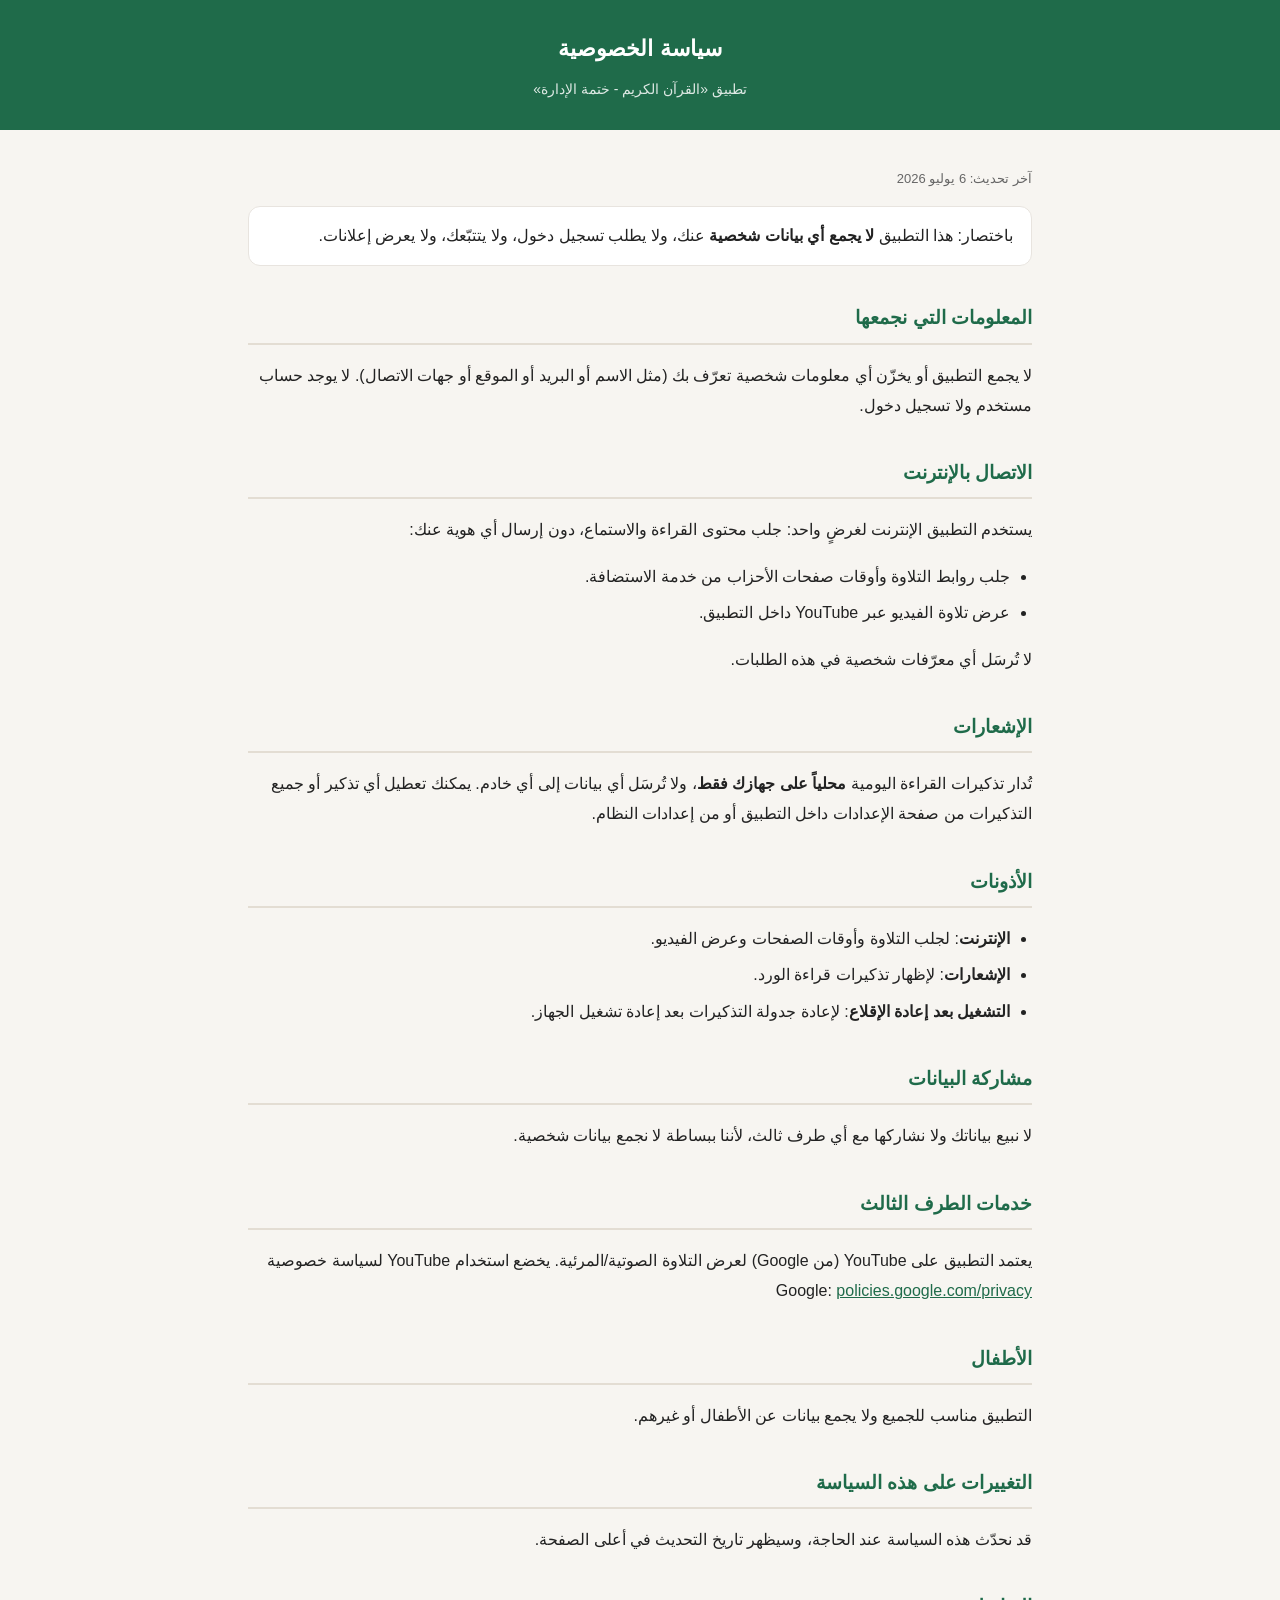
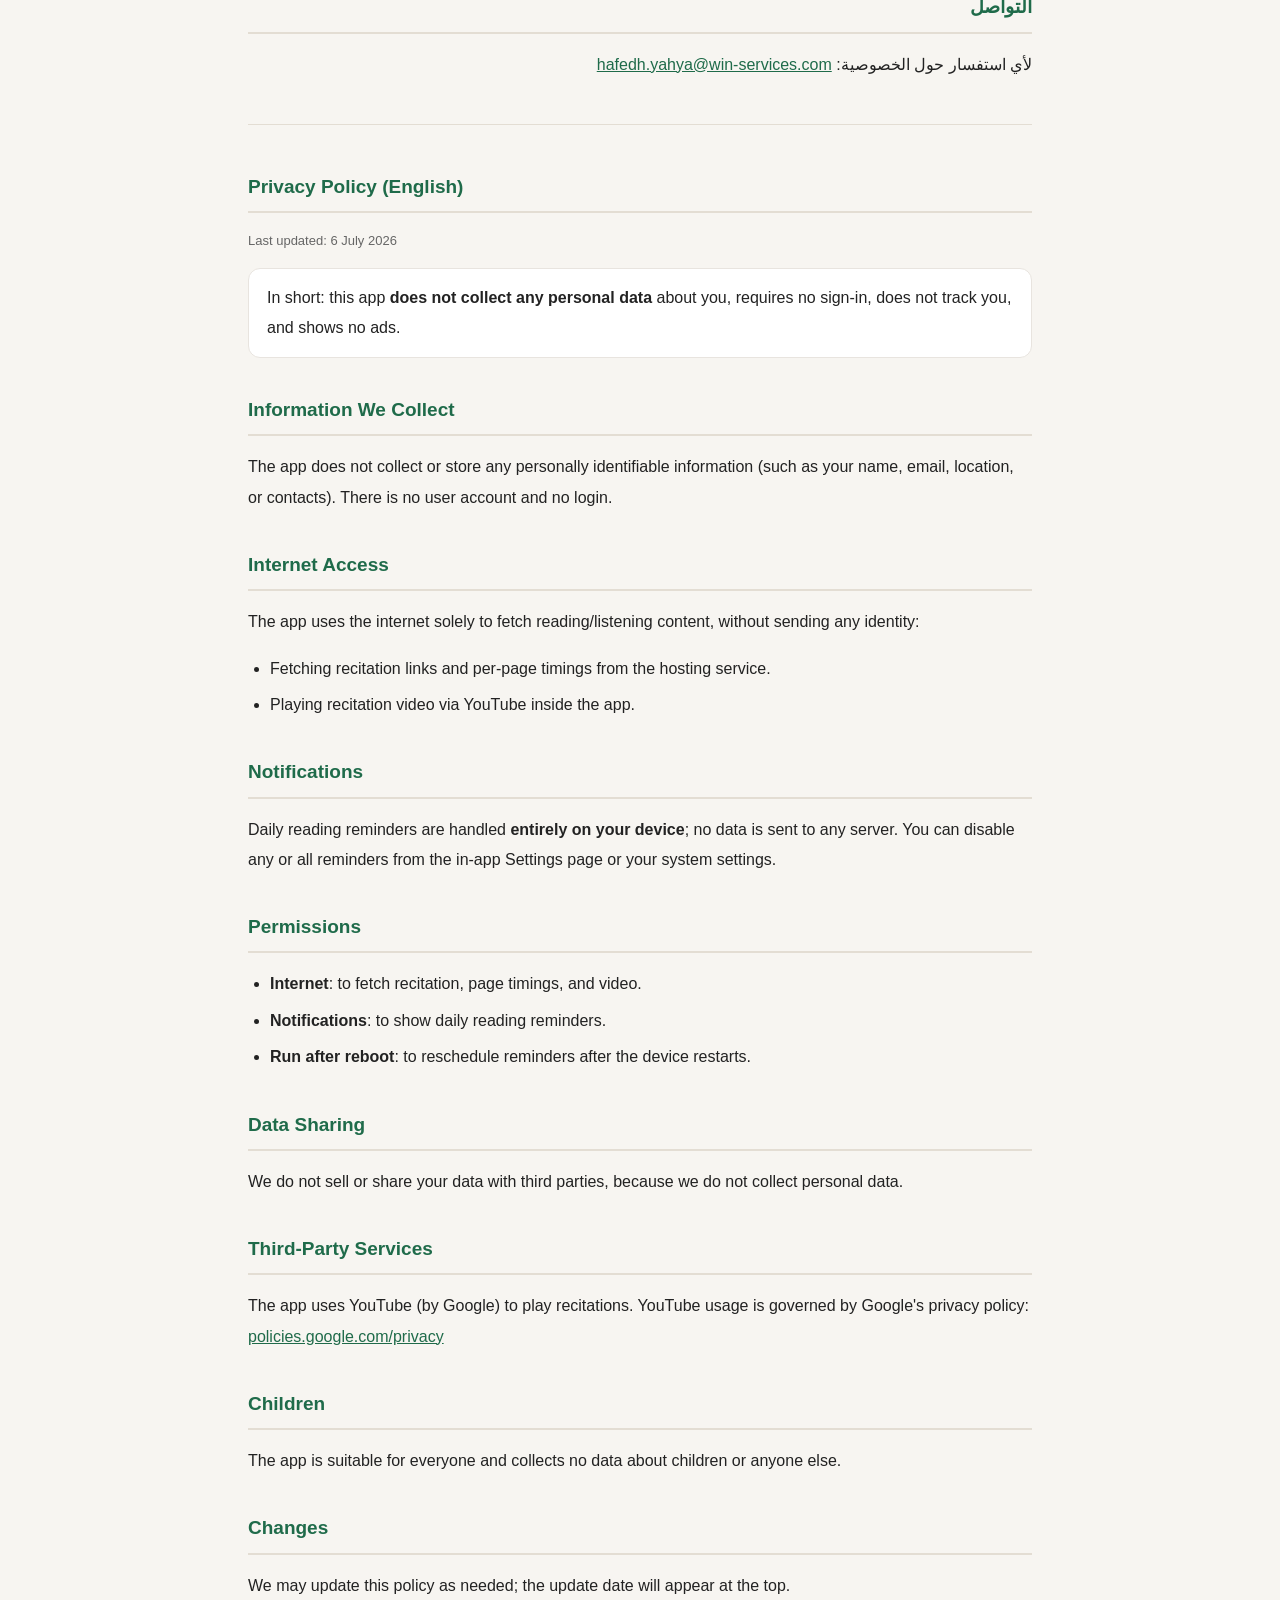
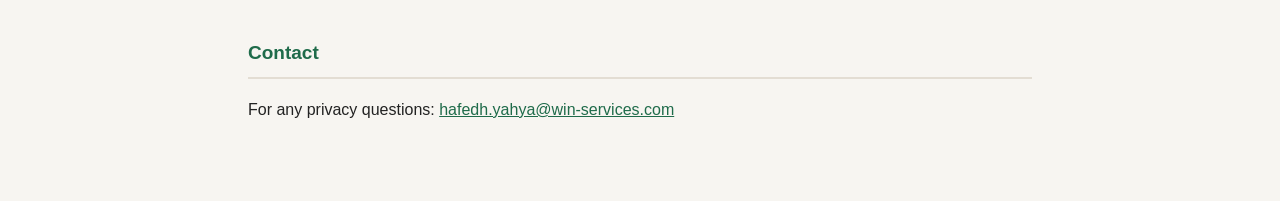
==== docs/index.html @ d968b890 "docs: add bilingual privacy policy page for GitHub Pages (/docs) Co-Authored-By: Claude Opus 4.8 <no" ====
<!DOCTYPE html>
<html lang="ar" dir="rtl">
<head>
<meta charset="UTF-8">
<meta name="viewport" content="width=device-width, initial-scale=1">
<title>سياسة الخصوصية — القرآن الكريم - ختمة الإدارة</title>
<style>
  :root { --green:#1f6b4a; --ink:#222; --muted:#666; --bg:#f7f5f1; }
  * { box-sizing:border-box; }
  body { margin:0; background:var(--bg); color:var(--ink);
         font-family:-apple-system,"Segoe UI",Tahoma,Arial,sans-serif; line-height:1.9; }
  .wrap { max-width:820px; margin:0 auto; padding:24px 18px 60px; }
  header { background:var(--green); color:#fff; padding:28px 18px; text-align:center; }
  header h1 { margin:0; font-size:22px; }
  header p { margin:6px 0 0; opacity:.85; font-size:14px; }
  h2 { color:var(--green); border-bottom:2px solid #e3ddd3; padding-bottom:6px; margin-top:34px; font-size:19px; }
  ul { padding-inline-start:22px; }
  li { margin:6px 0; }
  .muted { color:var(--muted); font-size:13px; }
  a { color:var(--green); }
  .card { background:#fff; border:1px solid #e8e4df; border-radius:12px; padding:14px 18px; margin:14px 0; }
  hr { border:none; border-top:1px solid #e3ddd3; margin:44px 0; }
  .en { direction:ltr; text-align:left; }
</style>
</head>
<body>
<header>
  <h1>سياسة الخصوصية</h1>
  <p>تطبيق «القرآن الكريم - ختمة الإدارة»</p>
</header>

<div class="wrap">
  <p class="muted">آخر تحديث: 6 يوليو 2026</p>

  <div class="card">
    باختصار: هذا التطبيق <strong>لا يجمع أي بيانات شخصية</strong> عنك، ولا يطلب تسجيل دخول،
    ولا يتتبّعك، ولا يعرض إعلانات.
  </div>

  <h2>المعلومات التي نجمعها</h2>
  <p>لا يجمع التطبيق أو يخزّن أي معلومات شخصية تعرّف بك (مثل الاسم أو البريد أو الموقع أو جهات الاتصال).
     لا يوجد حساب مستخدم ولا تسجيل دخول.</p>

  <h2>الاتصال بالإنترنت</h2>
  <p>يستخدم التطبيق الإنترنت لغرضٍ واحد: جلب محتوى القراءة والاستماع، دون إرسال أي هوية عنك:</p>
  <ul>
    <li>جلب روابط التلاوة وأوقات صفحات الأحزاب من خدمة الاستضافة.</li>
    <li>عرض تلاوة الفيديو عبر YouTube داخل التطبيق.</li>
  </ul>
  <p>لا تُرسَل أي معرّفات شخصية في هذه الطلبات.</p>

  <h2>الإشعارات</h2>
  <p>تُدار تذكيرات القراءة اليومية <strong>محلياً على جهازك فقط</strong>، ولا تُرسَل أي بيانات إلى أي خادم.
     يمكنك تعطيل أي تذكير أو جميع التذكيرات من صفحة الإعدادات داخل التطبيق أو من إعدادات النظام.</p>

  <h2>الأذونات</h2>
  <ul>
    <li><strong>الإنترنت</strong>: لجلب التلاوة وأوقات الصفحات وعرض الفيديو.</li>
    <li><strong>الإشعارات</strong>: لإظهار تذكيرات قراءة الورد.</li>
    <li><strong>التشغيل بعد إعادة الإقلاع</strong>: لإعادة جدولة التذكيرات بعد إعادة تشغيل الجهاز.</li>
  </ul>

  <h2>مشاركة البيانات</h2>
  <p>لا نبيع بياناتك ولا نشاركها مع أي طرف ثالث، لأننا ببساطة لا نجمع بيانات شخصية.</p>

  <h2>خدمات الطرف الثالث</h2>
  <p>يعتمد التطبيق على YouTube (من Google) لعرض التلاوة الصوتية/المرئية. يخضع استخدام YouTube
     لسياسة خصوصية Google: <a href="https://policies.google.com/privacy" target="_blank" rel="noopener">policies.google.com/privacy</a></p>

  <h2>الأطفال</h2>
  <p>التطبيق مناسب للجميع ولا يجمع بيانات عن الأطفال أو غيرهم.</p>

  <h2>التغييرات على هذه السياسة</h2>
  <p>قد نحدّث هذه السياسة عند الحاجة، وسيظهر تاريخ التحديث في أعلى الصفحة.</p>

  <h2>التواصل</h2>
  <p>لأي استفسار حول الخصوصية:
     <a href="mailto:hafedh.yahya@win-services.com">hafedh.yahya@win-services.com</a></p>

  <hr>

  <!-- ===================== English ===================== -->
  <div class="en">
    <h2>Privacy Policy (English)</h2>
    <p class="muted">Last updated: 6 July 2026</p>

    <div class="card">
      In short: this app <strong>does not collect any personal data</strong> about you,
      requires no sign-in, does not track you, and shows no ads.
    </div>

    <h2>Information We Collect</h2>
    <p>The app does not collect or store any personally identifiable information (such as your name,
       email, location, or contacts). There is no user account and no login.</p>

    <h2>Internet Access</h2>
    <p>The app uses the internet solely to fetch reading/listening content, without sending any identity:</p>
    <ul>
      <li>Fetching recitation links and per-page timings from the hosting service.</li>
      <li>Playing recitation video via YouTube inside the app.</li>
    </ul>

    <h2>Notifications</h2>
    <p>Daily reading reminders are handled <strong>entirely on your device</strong>; no data is sent to any
       server. You can disable any or all reminders from the in-app Settings page or your system settings.</p>

    <h2>Permissions</h2>
    <ul>
      <li><strong>Internet</strong>: to fetch recitation, page timings, and video.</li>
      <li><strong>Notifications</strong>: to show daily reading reminders.</li>
      <li><strong>Run after reboot</strong>: to reschedule reminders after the device restarts.</li>
    </ul>

    <h2>Data Sharing</h2>
    <p>We do not sell or share your data with third parties, because we do not collect personal data.</p>

    <h2>Third-Party Services</h2>
    <p>The app uses YouTube (by Google) to play recitations. YouTube usage is governed by Google's
       privacy policy: <a href="https://policies.google.com/privacy" target="_blank" rel="noopener">policies.google.com/privacy</a></p>

    <h2>Children</h2>
    <p>The app is suitable for everyone and collects no data about children or anyone else.</p>

    <h2>Changes</h2>
    <p>We may update this policy as needed; the update date will appear at the top.</p>

    <h2>Contact</h2>
    <p>For any privacy questions: <a href="mailto:hafedh.yahya@win-services.com">hafedh.yahya@win-services.com</a></p>
  </div>
</div>
</body>
</html>
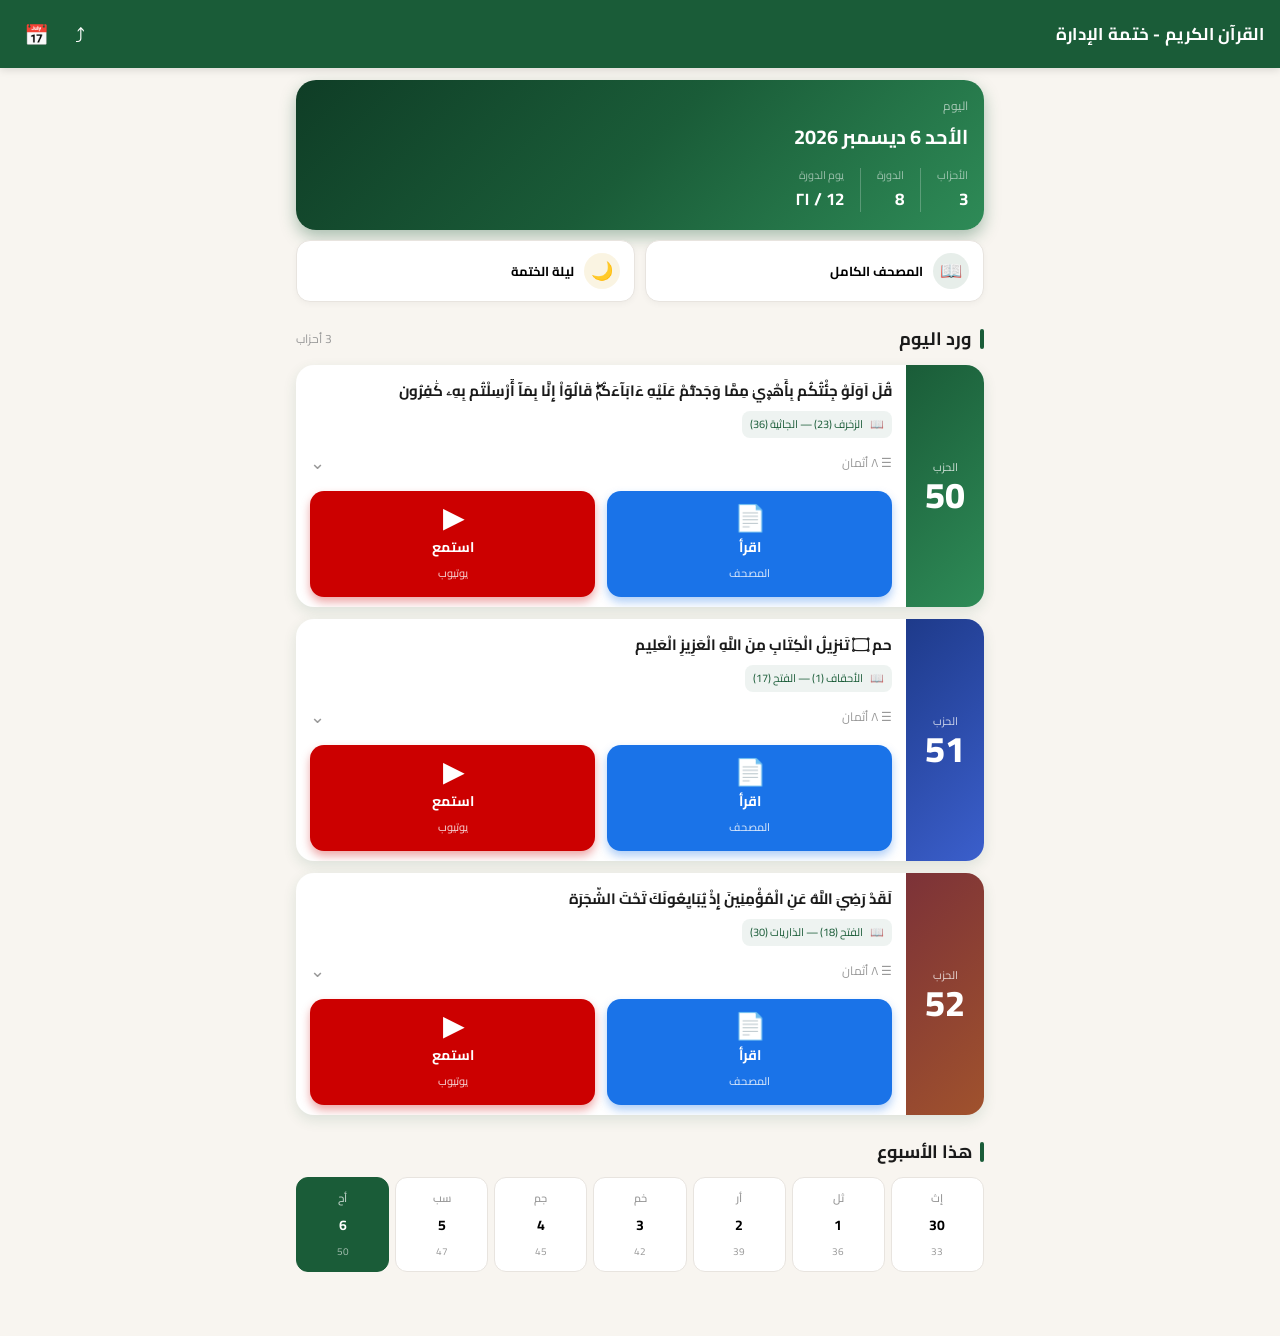
==== commit cb95f720: "update web version" ====
--- a/docs/index.html
+++ b/docs/index.html
@@ -1,132 +1,50 @@
 <!DOCTYPE html>
 <html lang="ar" dir="rtl">
 <head>
-<meta charset="UTF-8">
-<meta name="viewport" content="width=device-width, initial-scale=1">
-<title>سياسة الخصوصية — القرآن الكريم - ختمة الإدارة</title>
-<style>
-  :root { --green:#1f6b4a; --ink:#222; --muted:#666; --bg:#f7f5f1; }
-  * { box-sizing:border-box; }
-  body { margin:0; background:var(--bg); color:var(--ink);
-         font-family:-apple-system,"Segoe UI",Tahoma,Arial,sans-serif; line-height:1.9; }
-  .wrap { max-width:820px; margin:0 auto; padding:24px 18px 60px; }
-  header { background:var(--green); color:#fff; padding:28px 18px; text-align:center; }
-  header h1 { margin:0; font-size:22px; }
-  header p { margin:6px 0 0; opacity:.85; font-size:14px; }
-  h2 { color:var(--green); border-bottom:2px solid #e3ddd3; padding-bottom:6px; margin-top:34px; font-size:19px; }
-  ul { padding-inline-start:22px; }
-  li { margin:6px 0; }
-  .muted { color:var(--muted); font-size:13px; }
-  a { color:var(--green); }
-  .card { background:#fff; border:1px solid #e8e4df; border-radius:12px; padding:14px 18px; margin:14px 0; }
-  hr { border:none; border-top:1px solid #e3ddd3; margin:44px 0; }
-  .en { direction:ltr; text-align:left; }
-</style>
+  <meta charset="UTF-8">
+  <meta name="viewport" content="width=device-width, initial-scale=1, viewport-fit=cover">
+  <meta name="theme-color" content="#1A5C38">
+  <meta name="description" content="ورد اليوم من الختمة الإدارية — برنامج أهل شنقيط لختم القرآن كل ٢١ يوماً. اقرأ واستمع للأحزاب المقررة.">
+  <title>القرآن الكريم - ختمة الإدارة</title>
+
+  <link rel="icon" type="image/png" href="favicon.png">
+  <link rel="preconnect" href="https://fonts.googleapis.com">
+  <link rel="preconnect" href="https://fonts.gstatic.com" crossorigin>
+  <link href="https://fonts.googleapis.com/css2?family=Cairo:wght@400;500;600;700;800&display=swap" rel="stylesheet">
+  <link rel="stylesheet" href="styles.css">
 </head>
 <body>
-<header>
-  <h1>سياسة الخصوصية</h1>
-  <p>تطبيق «القرآن الكريم - ختمة الإدارة»</p>
-</header>
+  <header class="appbar">
+    <span class="title">القرآن الكريم - ختمة الإدارة</span>
+    <span class="actions">
+      <button title="مشاركة ورد اليوم" onclick="shareWird()">⤴</button>
+      <button title="اختر تاريخاً" onclick="openDatePicker()">📅</button>
+    </span>
+  </header>
 
-<div class="wrap">
-  <p class="muted">آخر تحديث: 6 يوليو 2026</p>
+  <main id="app">
+    <div class="center-screen"><div class="spinner"></div><p>جارٍ التحميل...</p></div>
+  </main>
 
-  <div class="card">
-    باختصار: هذا التطبيق <strong>لا يجمع أي بيانات شخصية</strong> عنك، ولا يطلب تسجيل دخول،
-    ولا يتتبّعك، ولا يعرض إعلانات.
+  <!-- منتقي التاريخ المخفي -->
+  <input type="date" id="date-input" class="datepick"
+         style="position:absolute;opacity:0;pointer-events:none;width:1px;height:1px"
+         min="2020-01-01" max="2035-12-31" onchange="onDateInput(event)">
+
+  <!-- نافذة القارئ / المشغّل -->
+  <div class="modal-overlay" id="modal" onclick="closeModal(event)">
+    <div class="modal">
+      <div class="bar">
+        <span class="mt"></span>
+        <a class="newtab" target="_blank" rel="noopener">فتح في نافذة جديدة ↗</a>
+        <button data-close title="إغلاق">✕</button>
+      </div>
+      <div class="frame"></div>
+    </div>
   </div>
 
-  <h2>المعلومات التي نجمعها</h2>
-  <p>لا يجمع التطبيق أو يخزّن أي معلومات شخصية تعرّف بك (مثل الاسم أو البريد أو الموقع أو جهات الاتصال).
-     لا يوجد حساب مستخدم ولا تسجيل دخول.</p>
-
-  <h2>الاتصال بالإنترنت</h2>
-  <p>يستخدم التطبيق الإنترنت لغرضٍ واحد: جلب محتوى القراءة والاستماع، دون إرسال أي هوية عنك:</p>
-  <ul>
-    <li>جلب روابط التلاوة وأوقات صفحات الأحزاب من خدمة الاستضافة.</li>
-    <li>عرض تلاوة الفيديو عبر YouTube داخل التطبيق.</li>
-  </ul>
-  <p>لا تُرسَل أي معرّفات شخصية في هذه الطلبات.</p>
-
-  <h2>الإشعارات</h2>
-  <p>تُدار تذكيرات القراءة اليومية <strong>محلياً على جهازك فقط</strong>، ولا تُرسَل أي بيانات إلى أي خادم.
-     يمكنك تعطيل أي تذكير أو جميع التذكيرات من صفحة الإعدادات داخل التطبيق أو من إعدادات النظام.</p>
-
-  <h2>الأذونات</h2>
-  <ul>
-    <li><strong>الإنترنت</strong>: لجلب التلاوة وأوقات الصفحات وعرض الفيديو.</li>
-    <li><strong>الإشعارات</strong>: لإظهار تذكيرات قراءة الورد.</li>
-    <li><strong>التشغيل بعد إعادة الإقلاع</strong>: لإعادة جدولة التذكيرات بعد إعادة تشغيل الجهاز.</li>
-  </ul>
-
-  <h2>مشاركة البيانات</h2>
-  <p>لا نبيع بياناتك ولا نشاركها مع أي طرف ثالث، لأننا ببساطة لا نجمع بيانات شخصية.</p>
-
-  <h2>خدمات الطرف الثالث</h2>
-  <p>يعتمد التطبيق على YouTube (من Google) لعرض التلاوة الصوتية/المرئية. يخضع استخدام YouTube
-     لسياسة خصوصية Google: <a href="https://policies.google.com/privacy" target="_blank" rel="noopener">policies.google.com/privacy</a></p>
-
-  <h2>الأطفال</h2>
-  <p>التطبيق مناسب للجميع ولا يجمع بيانات عن الأطفال أو غيرهم.</p>
-
-  <h2>التغييرات على هذه السياسة</h2>
-  <p>قد نحدّث هذه السياسة عند الحاجة، وسيظهر تاريخ التحديث في أعلى الصفحة.</p>
-
-  <h2>التواصل</h2>
-  <p>لأي استفسار حول الخصوصية:
-     <a href="mailto:hafedh.yahya@win-services.com">hafedh.yahya@win-services.com</a></p>
-
-  <hr>
-
-  <!-- ===================== English ===================== -->
-  <div class="en">
-    <h2>Privacy Policy (English)</h2>
-    <p class="muted">Last updated: 6 July 2026</p>
-
-    <div class="card">
-      In short: this app <strong>does not collect any personal data</strong> about you,
-      requires no sign-in, does not track you, and shows no ads.
-    </div>
-
-    <h2>Information We Collect</h2>
-    <p>The app does not collect or store any personally identifiable information (such as your name,
-       email, location, or contacts). There is no user account and no login.</p>
-
-    <h2>Internet Access</h2>
-    <p>The app uses the internet solely to fetch reading/listening content, without sending any identity:</p>
-    <ul>
-      <li>Fetching recitation links and per-page timings from the hosting service.</li>
-      <li>Playing recitation video via YouTube inside the app.</li>
-    </ul>
-
-    <h2>Notifications</h2>
-    <p>Daily reading reminders are handled <strong>entirely on your device</strong>; no data is sent to any
-       server. You can disable any or all reminders from the in-app Settings page or your system settings.</p>
-
-    <h2>Permissions</h2>
-    <ul>
-      <li><strong>Internet</strong>: to fetch recitation, page timings, and video.</li>
-      <li><strong>Notifications</strong>: to show daily reading reminders.</li>
-      <li><strong>Run after reboot</strong>: to reschedule reminders after the device restarts.</li>
-    </ul>
-
-    <h2>Data Sharing</h2>
-    <p>We do not sell or share your data with third parties, because we do not collect personal data.</p>
-
-    <h2>Third-Party Services</h2>
-    <p>The app uses YouTube (by Google) to play recitations. YouTube usage is governed by Google's
-       privacy policy: <a href="https://policies.google.com/privacy" target="_blank" rel="noopener">policies.google.com/privacy</a></p>
-
-    <h2>Children</h2>
-    <p>The app is suitable for everyone and collects no data about children or anyone else.</p>
-
-    <h2>Changes</h2>
-    <p>We may update this policy as needed; the update date will appear at the top.</p>
-
-    <h2>Contact</h2>
-    <p>For any privacy questions: <a href="mailto:hafedh.yahya@win-services.com">hafedh.yahya@win-services.com</a></p>
-  </div>
-</div>
+  <script src="data.js"></script>
+  <script src="calculator.js"></script>
+  <script src="app.js"></script>
 </body>
 </html>
--- a/docs/styles.css
+++ b/docs/styles.css
@@ -0,0 +1,337 @@
+/* ═══════════════════════════════════════════════
+   الختمة الإدارية — نسخة القراءة للويب
+   ألوان وثيم مطابق لتطبيق Flutter (app_theme.dart)
+   ═══════════════════════════════════════════════ */
+:root {
+  --primary:     #1A5C38;
+  --primary-dk:  #0F3D26;
+  --primary-lt:  #2E8B57;
+  --gold:        #D4A017;
+  --gold-light:  #FFF3CD;
+  --bg:          #F8F5F0;
+  --surface:     #FFFFFF;
+  --surface-dim: #F0EDE8;
+  --text-high:   #1A1A1A;
+  --text-med:    #555555;
+  --text-low:    #999999;
+  --border:      #E8E4DF;
+  --red:         #CC0000;
+  --blue:        #1A73E8;
+  --radius:      16px;
+}
+
+* { box-sizing: border-box; margin: 0; padding: 0; }
+
+html { -webkit-text-size-adjust: 100%; }
+
+body {
+  font-family: 'Cairo', -apple-system, 'Segoe UI', Tahoma, Arial, sans-serif;
+  background: var(--bg);
+  color: var(--text-high);
+  line-height: 1.7;
+  direction: rtl;
+  min-height: 100vh;
+}
+
+a { color: var(--primary); text-decoration: none; }
+button { font-family: inherit; cursor: pointer; border: none; background: none; }
+
+/* ─────────── الشريط العلوي ─────────── */
+header.appbar {
+  background: var(--primary);
+  color: #fff;
+  padding: 14px 16px;
+  display: flex;
+  align-items: center;
+  justify-content: space-between;
+  position: sticky;
+  top: 0;
+  z-index: 50;
+  box-shadow: 0 2px 8px rgba(0,0,0,.12);
+}
+header.appbar .title {
+  font-size: 17px;
+  font-weight: 700;
+  letter-spacing: .3px;
+}
+header.appbar .actions { display: flex; gap: 4px; }
+header.appbar .actions button {
+  color: #fff;
+  width: 40px; height: 40px;
+  border-radius: 50%;
+  display: grid; place-items: center;
+  font-size: 20px;
+  transition: background .15s;
+}
+header.appbar .actions button:hover { background: rgba(255,255,255,.15); }
+
+/* ─────────── الحاوية ─────────── */
+.wrap { max-width: 720px; margin: 0 auto; padding: 12px 16px 60px; }
+
+/* ─────────── بطاقة التاريخ ─────────── */
+.date-card {
+  background: linear-gradient(135deg, var(--primary-dk), var(--primary), var(--primary-lt));
+  border-radius: 20px;
+  padding: 16px;
+  color: #fff;
+  box-shadow: 0 7px 16px rgba(26,92,56,.35);
+}
+.date-card .top { display: flex; align-items: center; justify-content: space-between; }
+.date-card .top .label { color: rgba(255,255,255,.6); font-size: 12px; }
+.date-card .top .chip {
+  background: rgba(255,255,255,.22);
+  color: #fff;
+  font-size: 11px;
+  padding: 5px 12px;
+  border-radius: 20px;
+}
+.date-card .top .chip:hover { background: rgba(255,255,255,.32); }
+.date-card .date-line { font-size: 20px; font-weight: 700; margin-top: 4px; }
+.date-card .stats { display: flex; margin-top: 12px; }
+.date-card .stat { display: flex; flex-direction: column; }
+.date-card .stat .k { color: rgba(255,255,255,.55); font-size: 11px; }
+.date-card .stat .v { color: #fff; font-size: 17px; font-weight: 700; }
+.date-card .sep { width: 1px; align-self: stretch; background: rgba(255,255,255,.24); margin: 2px 16px; }
+
+/* ─────────── بطاقتا المصحف / ليلة الختمة ─────────── */
+.mini-row { display: flex; gap: 10px; margin-top: 10px; }
+.mini-card {
+  flex: 1;
+  background: var(--surface);
+  border-radius: 14px;
+  padding: 12px 14px;
+  display: flex; align-items: center; gap: 10px;
+  border: 1px solid var(--border);
+  box-shadow: 0 2px 6px rgba(0,0,0,.04);
+  transition: transform .12s, box-shadow .12s;
+}
+.mini-card:hover { transform: translateY(-2px); box-shadow: 0 5px 12px rgba(0,0,0,.08); }
+.mini-card .ic {
+  width: 36px; height: 36px; border-radius: 50%;
+  display: grid; place-items: center; font-size: 18px;
+}
+.mini-card .ic.green { background: rgba(26,92,56,.1); color: var(--primary); }
+.mini-card .ic.gold  { background: rgba(212,160,23,.12); color: var(--gold); }
+.mini-card .t { font-size: 13px; font-weight: 700; }
+
+/* ─────────── بانر الجمعة ─────────── */
+.friday {
+  margin-top: 10px;
+  background: var(--gold-light);
+  border: 1px solid rgba(212,160,23,.45);
+  border-radius: 14px;
+  padding: 14px;
+  display: flex; align-items: center; gap: 12px;
+}
+.friday .ic {
+  width: 44px; height: 44px; border-radius: 50%;
+  background: rgba(212,160,23,.15); color: var(--gold);
+  display: grid; place-items: center; font-size: 22px; flex-shrink: 0;
+}
+.friday .h { font-weight: 700; font-size: 14px; }
+.friday .s { font-size: 12px; color: var(--text-med); }
+
+/* ─────────── عنوان القسم ─────────── */
+.section-title { display: flex; align-items: center; gap: 8px; margin: 22px 0 10px; }
+.section-title .bar { width: 4px; height: 20px; background: var(--primary); border-radius: 2px; }
+.section-title h2 { font-size: 18px; font-weight: 700; }
+.section-title .sub { margin-inline-start: auto; color: var(--text-low); font-size: 12px; }
+
+/* ─────────── بطاقة الحزب ─────────── */
+.hizb-card {
+  background: var(--surface);
+  border-radius: 18px;
+  margin-bottom: 12px;
+  overflow: hidden;
+  display: flex;
+  box-shadow: 0 5px 14px rgba(26,92,56,.12);
+}
+.hizb-card .badge {
+  width: 78px; flex-shrink: 0;
+  display: flex; flex-direction: column;
+  align-items: center; justify-content: center;
+  color: #fff; text-align: center;
+}
+.hizb-card .badge .lbl { font-size: 11px; opacity: .78; }
+.hizb-card .badge .num { font-size: 36px; font-weight: 800; line-height: 1; }
+.hizb-card .body { flex: 1; padding: 14px 14px 10px; min-width: 0; }
+.hizb-card .opening {
+  font-size: 15px; font-weight: 700; line-height: 1.65;
+  display: -webkit-box; -webkit-line-clamp: 2; -webkit-box-orient: vertical;
+  overflow: hidden;
+}
+.range-pill {
+  display: inline-flex; align-items: center; gap: 5px;
+  background: rgba(26,92,56,.07); color: var(--primary);
+  padding: 4px 8px; border-radius: 8px; font-size: 11px;
+  margin-top: 8px; max-width: 100%;
+}
+.range-pill span { overflow: hidden; text-overflow: ellipsis; white-space: nowrap; }
+.hizb-card .meta {
+  display: flex; align-items: center; gap: 4px;
+  margin-top: 10px; color: var(--text-low); font-size: 12px;
+}
+.hizb-card .meta .expand { margin-inline-start: auto; color: var(--text-low); font-size: 18px; transition: transform .2s; }
+.hizb-card.open .meta .expand { transform: rotate(180deg); }
+
+/* ─────────── أزرار اقرأ / استمع ─────────── */
+.actions-row { display: flex; gap: 12px; margin-top: 12px; }
+.action-btn {
+  flex: 1; border-radius: 14px; padding: 14px 8px;
+  display: flex; flex-direction: column; align-items: center; gap: 3px;
+  color: #fff; font-weight: 700;
+  transition: transform .12s, filter .12s;
+}
+.action-btn:hover { transform: translateY(-1px); filter: brightness(1.05); }
+.action-btn .ic { font-size: 26px; line-height: 1; }
+.action-btn .lbl { font-size: 14px; }
+.action-btn .sub { font-size: 11px; opacity: .8; font-weight: 500; }
+.action-btn.read   { background: var(--blue); box-shadow: 0 5px 10px rgba(26,115,232,.35); }
+.action-btn.listen { background: var(--red);  box-shadow: 0 5px 10px rgba(204,0,0,.35); }
+.action-btn.disabled { background: #E0E0E0; color: #9e9e9e; box-shadow: none; pointer-events: none; }
+
+/* ─────────── تفاصيل الحزب (قابلة للطي) ─────────── */
+.hizb-detail { padding: 0 14px 14px; display: none; }
+.hizb-card.open .hizb-detail { display: block; }
+.detail-inner { border-top: 1px solid var(--border); padding-top: 14px; }
+.athman-title { display: flex; align-items: center; gap: 8px; margin-bottom: 10px; }
+.athman-title .bar { width: 4px; height: 20px; background: var(--primary); border-radius: 2px; }
+.athman-title h3 { font-size: 15px; font-weight: 700; }
+.athman-title .cnt { margin-inline-start: auto; color: var(--text-low); font-size: 12px; }
+
+.thumn {
+  background: var(--surface);
+  border: 1px solid var(--border);
+  border-radius: 12px;
+  padding: 12px;
+  margin-bottom: 8px;
+  display: flex; gap: 12px; align-items: flex-start;
+}
+.thumn .n {
+  width: 34px; height: 34px; flex-shrink: 0;
+  border-radius: 50%;
+  background: rgba(26,92,56,.08); color: var(--primary);
+  display: grid; place-items: center;
+  font-weight: 700; font-size: 13px;
+}
+.thumn .txt { flex: 1; min-width: 0; }
+.thumn .head { display: flex; align-items: baseline; gap: 6px; }
+.thumn .ord { font-weight: 700; font-size: 13px; }
+.thumn .loc { color: var(--text-low); font-size: 11px; }
+.thumn .verse { font-size: 14px; line-height: 1.9; color: var(--text-high); margin-top: 4px; }
+
+/* ─────────── معاينة الأسبوع ─────────── */
+.week { display: flex; gap: 6px; }
+.week .day {
+  flex: 1;
+  background: var(--surface);
+  border: 1px solid var(--border);
+  border-radius: 12px;
+  padding: 10px 2px;
+  text-align: center;
+  transition: background .18s, color .18s, transform .12s;
+}
+.week .day:hover { transform: translateY(-2px); }
+.week .day .wd { font-size: 11px; font-weight: 600; color: var(--text-low); }
+.week .day .dn { font-size: 14px; font-weight: 700; margin: 4px 0; }
+.week .day .hz { font-size: 10px; color: var(--text-low); }
+.week .day.sel { background: var(--primary); border-color: var(--primary); }
+.week .day.sel .wd { color: rgba(255,255,255,.7); }
+.week .day.sel .dn { color: #fff; }
+.week .day.sel .hz { color: rgba(255,255,255,.6); }
+
+/* ─────────── نافذة منبثقة (المشغّل/القارئ) ─────────── */
+.modal-overlay {
+  position: fixed; inset: 0; z-index: 100;
+  background: rgba(0,0,0,.7);
+  display: none;
+  align-items: center; justify-content: center;
+  padding: 16px;
+}
+.modal-overlay.show { display: flex; }
+.modal {
+  background: #000;
+  border-radius: 14px;
+  width: 100%; max-width: 900px;
+  max-height: 92vh;
+  display: flex; flex-direction: column;
+  overflow: hidden;
+}
+.modal .bar {
+  background: var(--primary); color: #fff;
+  padding: 10px 14px;
+  display: flex; align-items: center; gap: 10px;
+}
+.modal .bar .mt { font-size: 15px; font-weight: 700; flex: 1; }
+.modal .bar a.newtab, .modal .bar button {
+  color: #fff; font-size: 13px; padding: 6px 10px; border-radius: 8px;
+  background: rgba(255,255,255,.15);
+}
+.modal .bar a.newtab:hover, .modal .bar button:hover { background: rgba(255,255,255,.28); }
+.modal .frame { flex: 1; background: #000; min-height: 60vh; }
+.modal .frame iframe { width: 100%; height: 100%; border: 0; display: block; }
+
+/* ─────────── حالات التحميل / الخطأ ─────────── */
+.center-screen {
+  min-height: 60vh; display: flex; flex-direction: column;
+  align-items: center; justify-content: center; gap: 12px; color: var(--text-med);
+}
+.spinner {
+  width: 42px; height: 42px; border-radius: 50%;
+  border: 4px solid rgba(26,92,56,.2); border-top-color: var(--primary);
+  animation: spin 1s linear infinite;
+}
+@keyframes spin { to { transform: rotate(360deg); } }
+
+/* ─────────── قائمة المصحف الكامل / ليالي الختمة ─────────── */
+.list-row {
+  background: var(--surface);
+  border: 1px solid var(--border);
+  border-radius: 14px;
+  padding: 12px 14px;
+  margin-bottom: 8px;
+  display: flex; align-items: center; gap: 12px;
+}
+.list-row .av {
+  width: 40px; height: 40px; flex-shrink: 0;
+  border-radius: 50%;
+  background: rgba(26,92,56,.1); color: var(--primary);
+  display: grid; place-items: center; font-weight: 700; font-size: 14px;
+}
+.list-row .info { flex: 1; min-width: 0; }
+.list-row .info .h { font-weight: 700; font-size: 14px; }
+.list-row .info .s {
+  font-size: 12px; color: var(--text-med);
+  overflow: hidden; text-overflow: ellipsis; white-space: nowrap;
+}
+.list-row .ics { display: flex; gap: 6px; font-size: 16px; }
+.list-row.gold { background: var(--gold-light); border-color: rgba(212,160,23,.5); }
+
+.khatma-banner {
+  background: linear-gradient(135deg, #7B5E2A, var(--gold), #D4A84B);
+  border-radius: 18px; padding: 18px; color: #fff;
+  box-shadow: 0 6px 14px rgba(212,160,23,.35);
+  margin-bottom: 16px;
+}
+.khatma-banner .lbl { color: rgba(255,255,255,.7); font-size: 12px; }
+.khatma-banner .dt { font-size: 18px; font-weight: 800; margin-top: 6px; }
+.khatma-banner .away { color: rgba(255,255,255,.7); font-size: 13px; margin-top: 6px; }
+.khatma-banner .chips { display: flex; gap: 6px; margin-top: 10px; flex-wrap: wrap; }
+.khatma-banner .chips span {
+  background: rgba(255,255,255,.24); padding: 3px 10px; border-radius: 20px; font-size: 12px; font-weight: 600;
+}
+
+/* رجوع */
+.back-bar { display: flex; align-items: center; gap: 8px; margin-bottom: 14px; }
+.back-bar button {
+  color: var(--primary); font-size: 14px; font-weight: 700;
+  display: inline-flex; align-items: center; gap: 4px;
+}
+
+/* منتقي التاريخ */
+.datepick { color-scheme: light; }
+
+@media (max-width: 480px) {
+  header.appbar .title { font-size: 15px; }
+  .thumn .verse { font-size: 13px; }
+}
